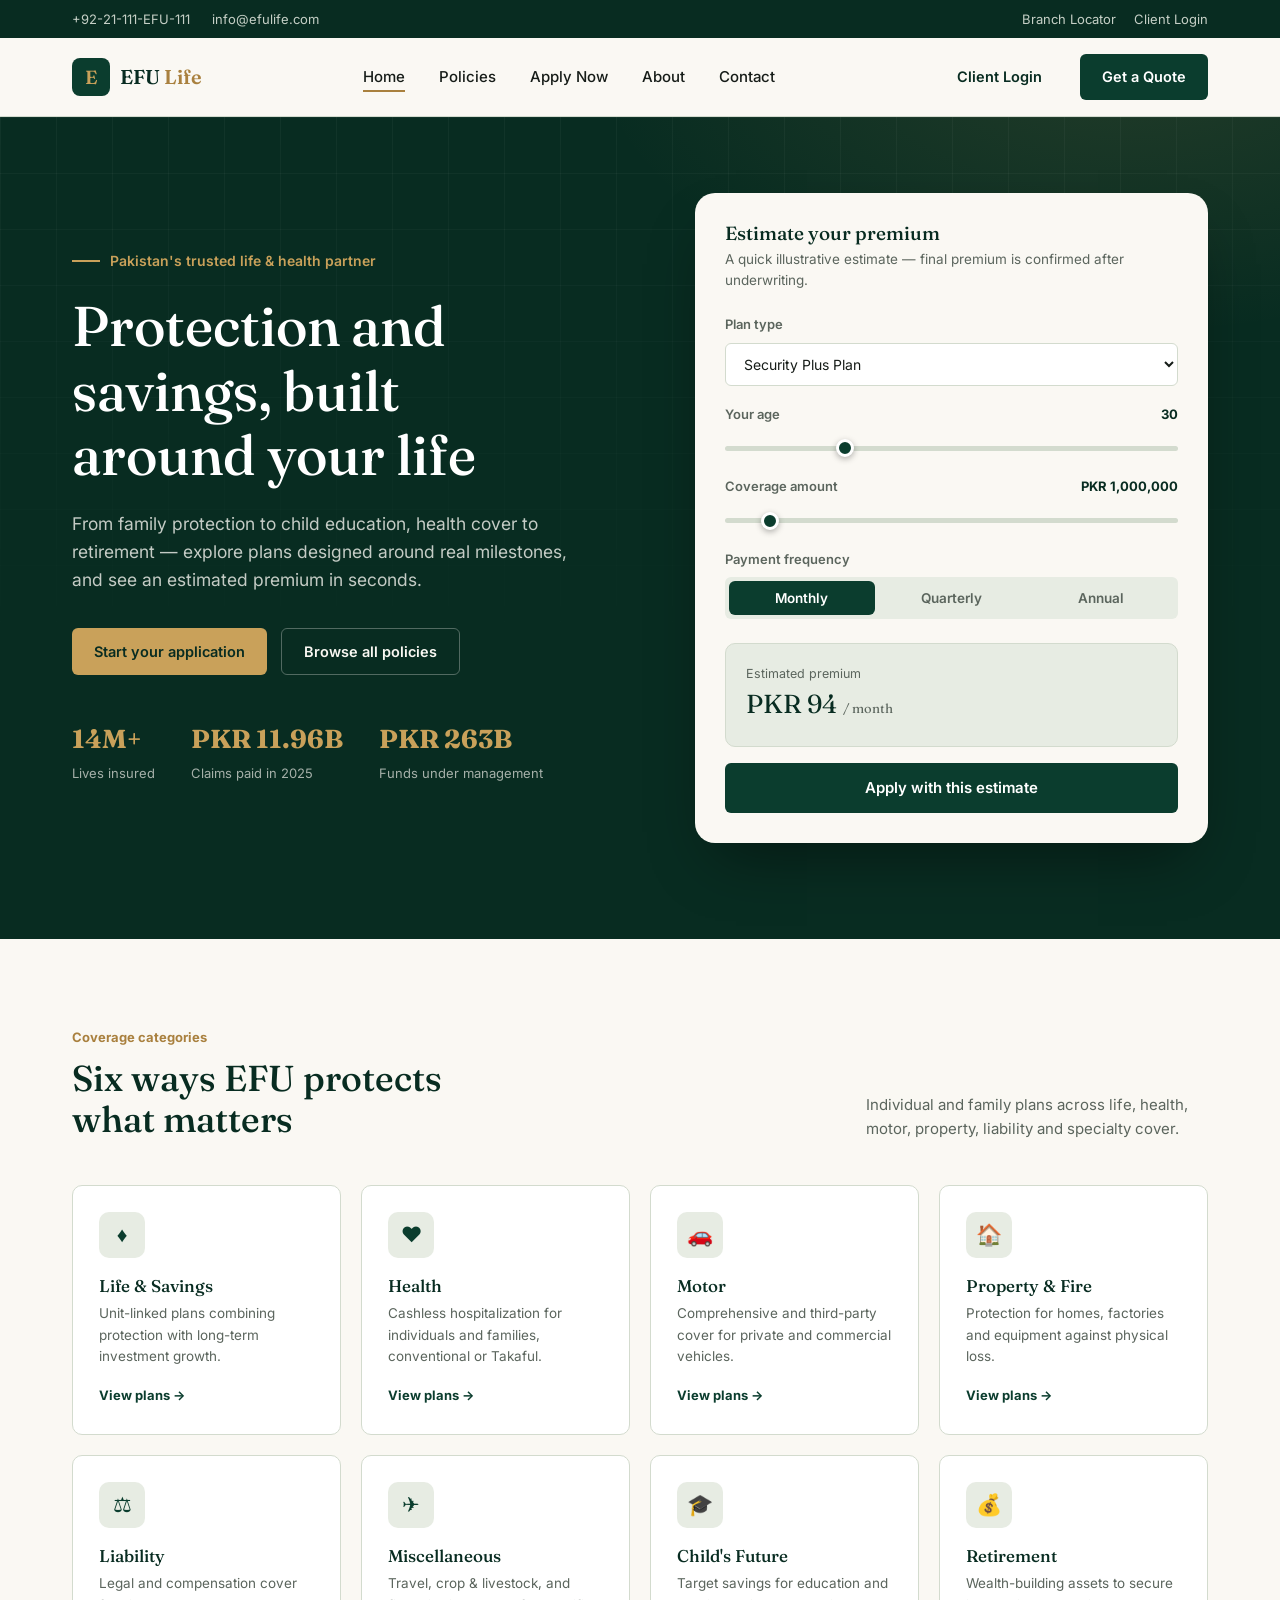
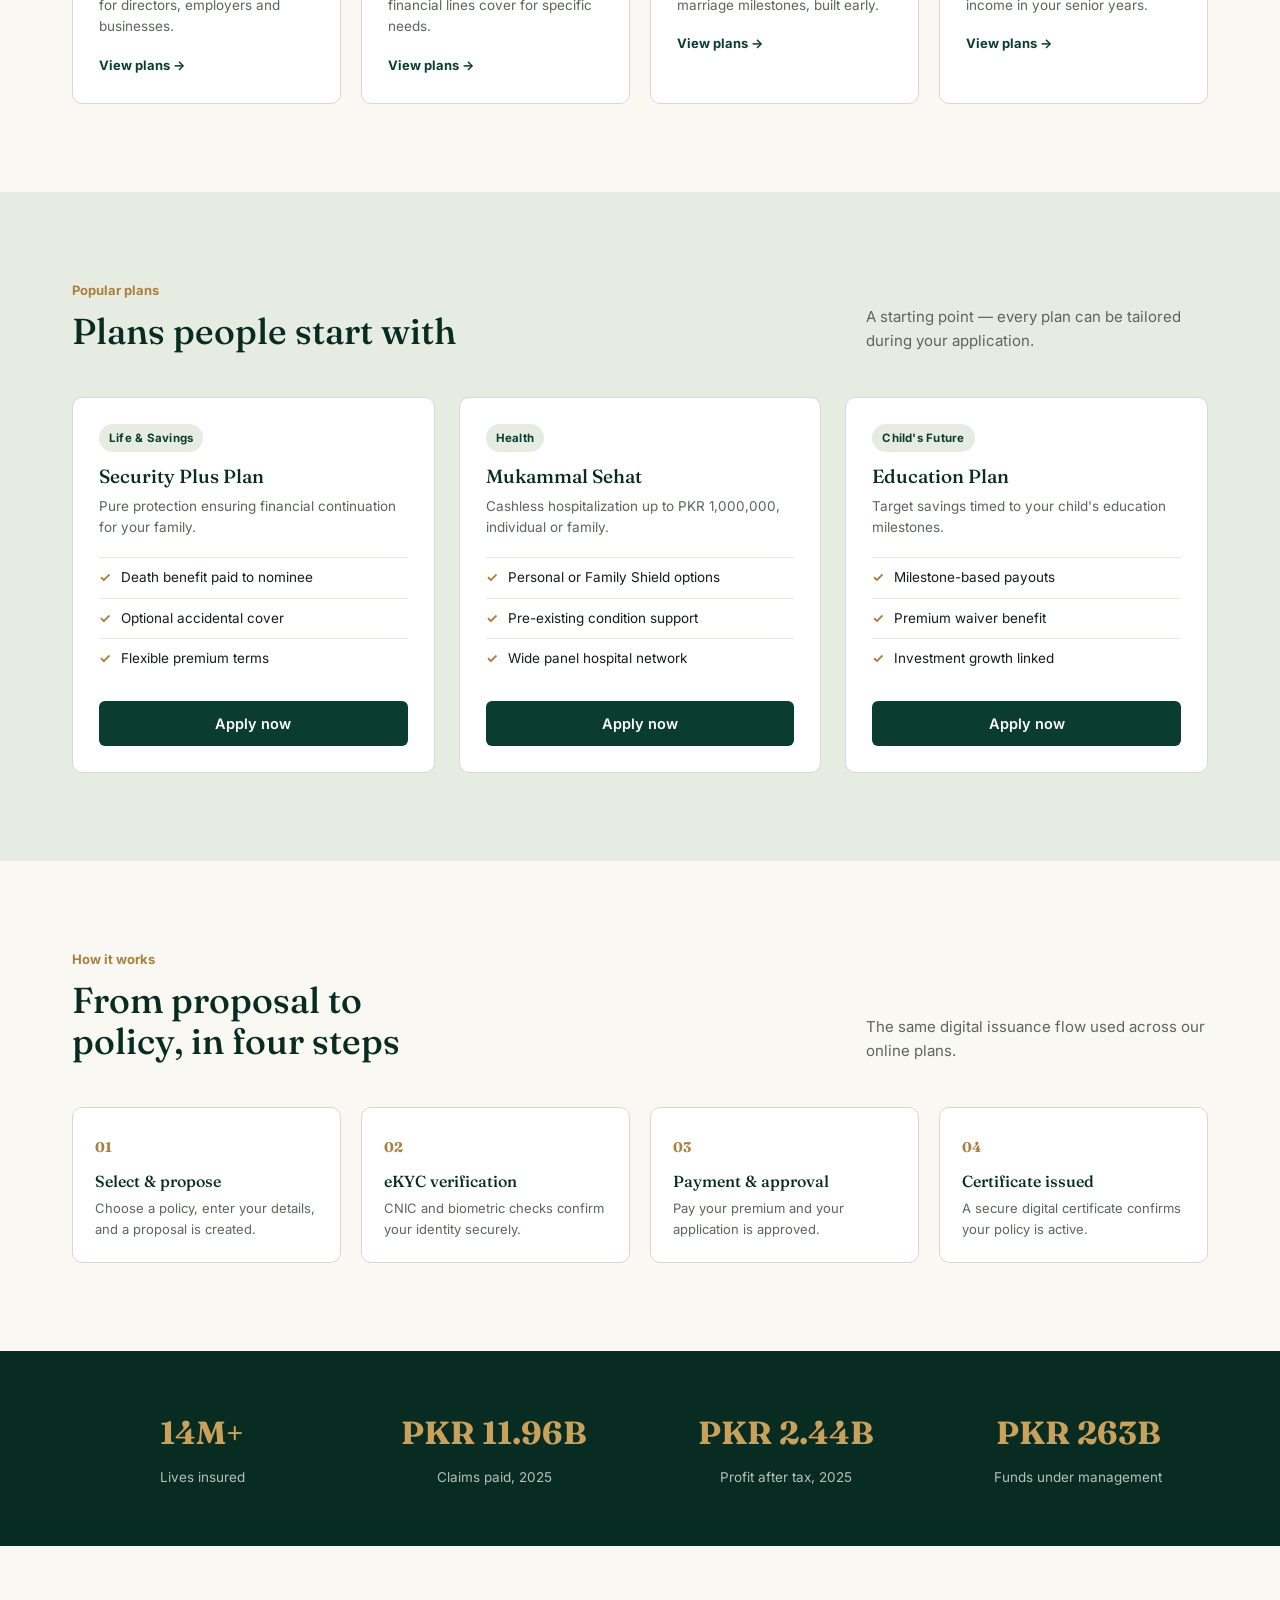
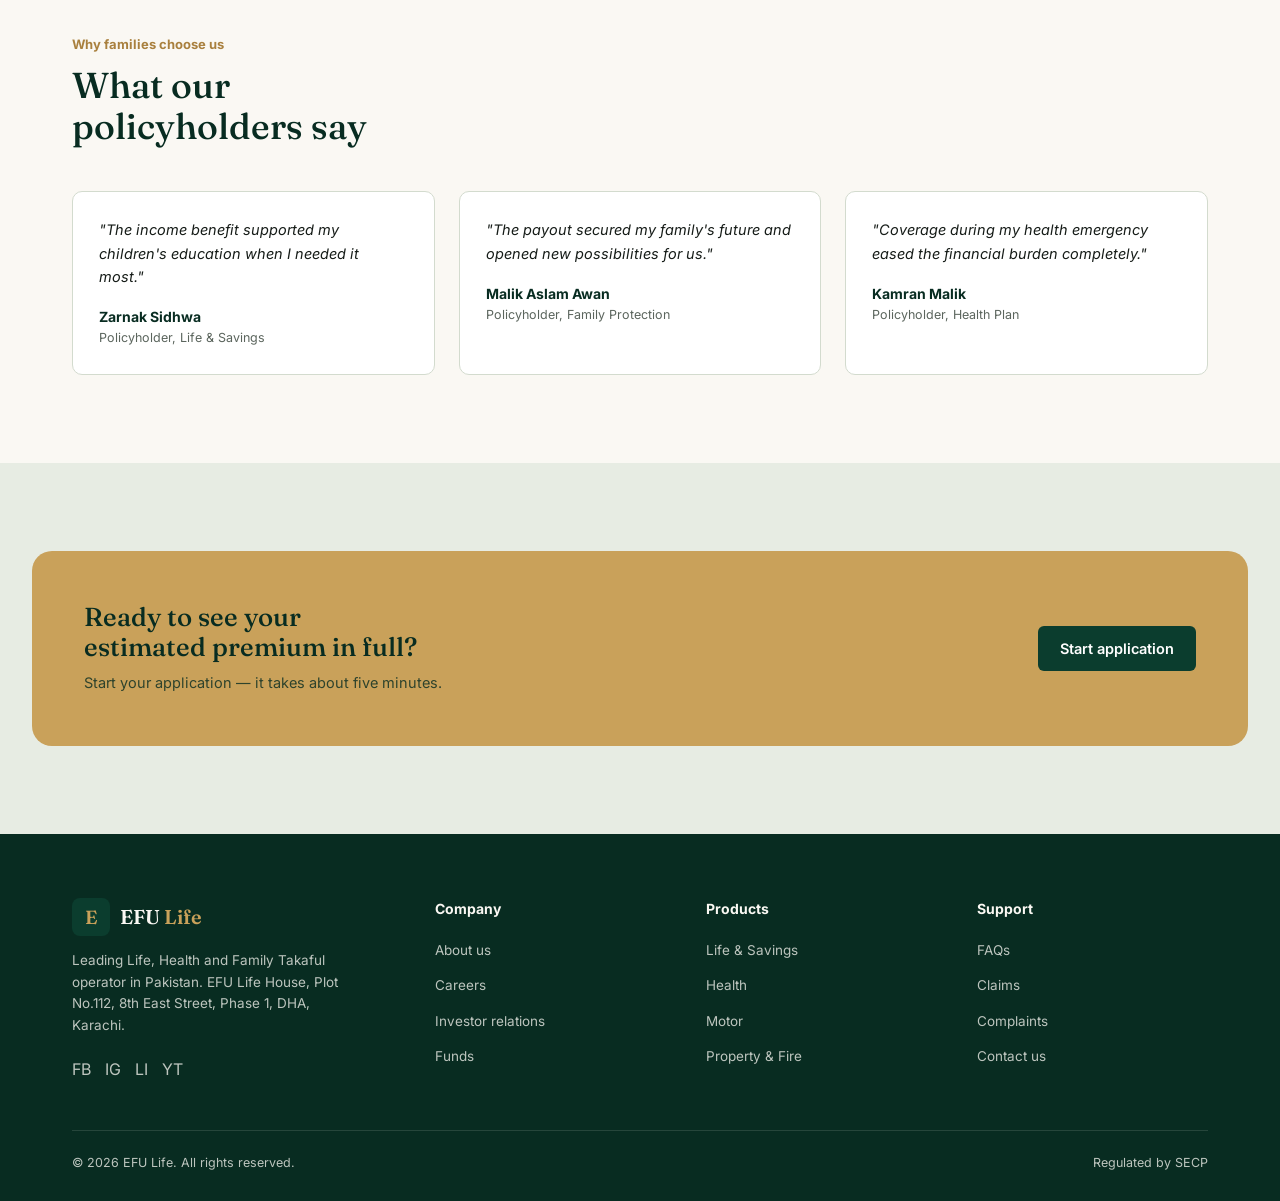
==== index.html @ 7d28ec52 "updated" ====
<!DOCTYPE html>
<html lang="en">
<head>
<meta charset="UTF-8">
<meta name="viewport" content="width=device-width, initial-scale=1.0">
<title>EFU Life Portal — Life, Health &amp; Savings Insurance in Pakistan</title>
<link rel="stylesheet" href="../css/style.css">
</head>
<body>

<div class="util-bar">
  <div class="wrap">
    <div class="util-left">
      <a href="tel:+9221111338111">+92-21-111-EFU-111</a>
      <a href="mailto:info@efulife.com">info@efulife.com</a>
    </div>
    <div class="util-right">
      <a href="#">Branch Locator</a>
      <a href="#">Client Login</a>
    </div>
  </div>
</div>

<nav class="nav">
  <div class="wrap">
    <a href="index.html" class="brand">
      <span class="brand-mark">E</span>
      <span class="brand-name">EFU <span>Life</span></span>
    </a>
    <ul class="nav-links">
      <li><a href="index.html" class="active">Home</a></li>
      <li><a href="policies.html">Policies</a></li>
      <li><a href="apply.html">Apply Now</a></li>
      <li><a href="index.html#about">About</a></li>
      <li><a href="index.html#contact">Contact</a></li>
    </ul>
    <div class="nav-cta">
      <a href="apply.html" class="btn btn-ghost">Client Login</a>
      <a href="apply.html" class="btn btn-primary">Get a Quote</a>
    </div>
    <button class="hamburger" aria-label="Menu">&#9776;</button>
  </div>
</nav>

<header class="hero">
  <div class="wrap">
    <div class="hero-copy">
      <div class="eyebrow-line"><span class="rule"></span> Pakistan's trusted life &amp; health partner</div>
      <h1>Protection and savings, built around your life</h1>
      <p class="hero-sub">From family protection to child education, health cover to retirement — explore plans designed around real milestones, and see an estimated premium in seconds.</p>
      <div class="hero-actions">
        <a href="apply.html" class="btn btn-gold">Start your application</a>
        <a href="policies.html" class="btn" style="color:var(--cream);border:1px solid rgba(250,248,243,.3);padding:11px 22px;border-radius:6px;">Browse all policies</a>
      </div>
      <div class="hero-stats">
        <div class="hstat"><b>14M+</b><span>Lives insured</span></div>
        <div class="hstat"><b>PKR 11.96B</b><span>Claims paid in 2025</span></div>
        <div class="hstat"><b>PKR 263B</b><span>Funds under management</span></div>
      </div>
    </div>

    <div class="calc-card">
      <h3>Estimate your premium</h3>
      <p class="calc-sub">A quick illustrative estimate — final premium is confirmed after underwriting.</p>

      <div class="field">
        <label>Plan type</label>
        <select id="calc-plan">
          <option value="Security Plus Plan">Security Plus Plan</option>
          <option value="Mukammal Sehat">Mukammal Sehat</option>
          <option value="Education Plan">Education Plan</option>
          <option value="Prosperity for Life Plan">Prosperity for Life Plan</option>
          <option value="Capital Growth Plan">Capital Growth Plan</option>
          <option value="Executive Pension Plus Plan">Executive Pension Plus Plan</option>
        </select>
      </div>

      <div class="field">
        <label>Your age <b id="calc-age-out">30</b></label>
        <input type="range" id="calc-age" min="18" max="65" value="30">
      </div>

      <div class="field">
        <label>Coverage amount <b id="calc-cover-out">PKR 1,000,000</b></label>
        <input type="range" id="calc-cover" min="200000" max="10000000" step="100000" value="1000000">
      </div>

      <div class="field">
        <label>Payment frequency</label>
        <div class="seg">
          <button type="button" class="active" data-freq="monthly">Monthly</button>
          <button type="button" data-freq="quarterly">Quarterly</button>
          <button type="button" data-freq="annual">Annual</button>
        </div>
      </div>

      <div class="calc-result">
        <div>
          <div class="r-label">Estimated premium</div>
          <div class="r-amount" id="calc-result-amount">PKR 0</div>
        </div>
      </div>

      <a href="apply.html" id="calc-apply-link" class="btn btn-primary">Apply with this estimate</a>
    </div>
  </div>
</header>

<section class="section" id="categories">
  <div class="wrap">
    <div class="section-head reveal">
      <div>
        <span class="eyebrow">Coverage categories</span>
        <h2>Six ways EFU protects what matters</h2>
      </div>
      <p>Individual and family plans across life, health, motor, property, liability and specialty cover.</p>
    </div>

    <div class="cat-rail">
      <div class="cat-card reveal">
        <div class="cat-icon">&#9830;</div>
        <h4>Life &amp; Savings</h4>
        <p>Unit-linked plans combining protection with long-term investment growth.</p>
        <a href="policies.html#life-savings" class="cat-link">View plans &rarr;</a>
      </div>
      <div class="cat-card reveal">
        <div class="cat-icon">&#10084;</div>
        <h4>Health</h4>
        <p>Cashless hospitalization for individuals and families, conventional or Takaful.</p>
        <a href="policies.html#health" class="cat-link">View plans &rarr;</a>
      </div>
      <div class="cat-card reveal">
        <div class="cat-icon">&#128663;</div>
        <h4>Motor</h4>
        <p>Comprehensive and third-party cover for private and commercial vehicles.</p>
        <a href="policies.html#motor" class="cat-link">View plans &rarr;</a>
      </div>
      <div class="cat-card reveal">
        <div class="cat-icon">&#127968;</div>
        <h4>Property &amp; Fire</h4>
        <p>Protection for homes, factories and equipment against physical loss.</p>
        <a href="policies.html#property" class="cat-link">View plans &rarr;</a>
      </div>
      <div class="cat-card reveal">
        <div class="cat-icon">&#9878;</div>
        <h4>Liability</h4>
        <p>Legal and compensation cover for directors, employers and businesses.</p>
        <a href="policies.html#liability" class="cat-link">View plans &rarr;</a>
      </div>
      <div class="cat-card reveal">
        <div class="cat-icon">&#9992;</div>
        <h4>Miscellaneous</h4>
        <p>Travel, crop &amp; livestock, and financial lines cover for specific needs.</p>
        <a href="policies.html#misc" class="cat-link">View plans &rarr;</a>
      </div>
      <div class="cat-card reveal">
        <div class="cat-icon">&#127891;</div>
        <h4>Child's Future</h4>
        <p>Target savings for education and marriage milestones, built early.</p>
        <a href="policies.html#child" class="cat-link">View plans &rarr;</a>
      </div>
      <div class="cat-card reveal">
        <div class="cat-icon">&#128176;</div>
        <h4>Retirement</h4>
        <p>Wealth-building assets to secure income in your senior years.</p>
        <a href="policies.html#retirement" class="cat-link">View plans &rarr;</a>
      </div>
    </div>
  </div>
</section>

<section class="section section-alt">
  <div class="wrap">
    <div class="section-head reveal">
      <div>
        <span class="eyebrow">Popular plans</span>
        <h2>Plans people start with</h2>
      </div>
      <p>A starting point — every plan can be tailored during your application.</p>
    </div>

    <div class="plans-grid">
      <div class="plan-card reveal">
        <div class="plan-top">
          <span class="plan-tag">Life &amp; Savings</span>
          <h4>Security Plus Plan</h4>
          <p class="plan-desc">Pure protection ensuring financial continuation for your family.</p>
        </div>
        <ul class="plan-feats">
          <li>Death benefit paid to nominee</li>
          <li>Optional accidental cover</li>
          <li>Flexible premium terms</li>
        </ul>
        <div class="plan-bottom"><a href="apply.html" class="btn btn-primary">Apply now</a></div>
      </div>

      <div class="plan-card reveal">
        <div class="plan-top">
          <span class="plan-tag">Health</span>
          <h4>Mukammal Sehat</h4>
          <p class="plan-desc">Cashless hospitalization up to PKR 1,000,000, individual or family.</p>
        </div>
        <ul class="plan-feats">
          <li>Personal or Family Shield options</li>
          <li>Pre-existing condition support</li>
          <li>Wide panel hospital network</li>
        </ul>
        <div class="plan-bottom"><a href="apply.html" class="btn btn-primary">Apply now</a></div>
      </div>

      <div class="plan-card reveal">
        <div class="plan-top">
          <span class="plan-tag">Child's Future</span>
          <h4>Education Plan</h4>
          <p class="plan-desc">Target savings timed to your child's education milestones.</p>
        </div>
        <ul class="plan-feats">
          <li>Milestone-based payouts</li>
          <li>Premium waiver benefit</li>
          <li>Investment growth linked</li>
        </ul>
        <div class="plan-bottom"><a href="apply.html" class="btn btn-primary">Apply now</a></div>
      </div>
    </div>
  </div>
</section>

<section class="section" id="process">
  <div class="wrap">
    <div class="section-head reveal">
      <div>
        <span class="eyebrow">How it works</span>
        <h2>From proposal to policy, in four steps</h2>
      </div>
      <p>The same digital issuance flow used across our online plans.</p>
    </div>
    <div class="flow">
      <div class="flow-step reveal">
        <div class="flow-num">01</div>
        <h4>Select &amp; propose</h4>
        <p>Choose a policy, enter your details, and a proposal is created.</p>
      </div>
      <div class="flow-step reveal">
        <div class="flow-num">02</div>
        <h4>eKYC verification</h4>
        <p>CNIC and biometric checks confirm your identity securely.</p>
      </div>
      <div class="flow-step reveal">
        <div class="flow-num">03</div>
        <h4>Payment &amp; approval</h4>
        <p>Pay your premium and your application is approved.</p>
      </div>
      <div class="flow-step reveal">
        <div class="flow-num">04</div>
        <h4>Certificate issued</h4>
        <p>A secure digital certificate confirms your policy is active.</p>
      </div>
    </div>
  </div>
</section>

<section class="trust-strip">
  <div class="wrap">
    <div class="trust-grid">
      <div class="reveal"><b>14M+</b><span>Lives insured</span></div>
      <div class="reveal"><b>PKR 11.96B</b><span>Claims paid, 2025</span></div>
      <div class="reveal"><b>PKR 2.44B</b><span>Profit after tax, 2025</span></div>
      <div class="reveal"><b>PKR 263B</b><span>Funds under management</span></div>
    </div>
  </div>
</section>

<section class="section" id="about">
  <div class="wrap">
    <div class="section-head reveal">
      <div>
        <span class="eyebrow">Why families choose us</span>
        <h2>What our policyholders say</h2>
      </div>
    </div>
    <div class="testi-grid">
      <div class="testi-card reveal">
        <p class="testi-quote">"The income benefit supported my children's education when I needed it most."</p>
        <div class="testi-name">Zarnak Sidhwa</div>
        <div class="testi-role">Policyholder, Life &amp; Savings</div>
      </div>
      <div class="testi-card reveal">
        <p class="testi-quote">"The payout secured my family's future and opened new possibilities for us."</p>
        <div class="testi-name">Malik Aslam Awan</div>
        <div class="testi-role">Policyholder, Family Protection</div>
      </div>
      <div class="testi-card reveal">
        <p class="testi-quote">"Coverage during my health emergency eased the financial burden completely."</p>
        <div class="testi-name">Kamran Malik</div>
        <div class="testi-role">Policyholder, Health Plan</div>
      </div>
    </div>
  </div>
</section>

<section class="section section-alt" id="contact">
  <div class="cta-band reveal">
    <div>
      <h3>Ready to see your estimated premium in full?</h3>
      <p>Start your application — it takes about five minutes.</p>
    </div>
    <a href="apply.html" class="btn btn-primary">Start application</a>
  </div>
</section>

<footer>
  <div class="wrap">
    <div class="foot-grid">
      <div class="foot-brand">
        <a href="index.html" class="brand">
          <span class="brand-mark">E</span>
          <span class="brand-name" style="color:var(--cream);">EFU <span style="color:var(--gold);">Life</span></span>
        </a>
        <p>Leading Life, Health and Family Takaful operator in Pakistan. EFU Life House, Plot No.112, 8th East Street, Phase 1, DHA, Karachi.</p>
        <div class="foot-social">
          <a href="#">FB</a><a href="#">IG</a><a href="#">LI</a><a href="#">YT</a>
        </div>
      </div>
      <div class="foot-col">
        <h5>Company</h5>
        <ul>
          <li><a href="#">About us</a></li>
          <li><a href="#">Careers</a></li>
          <li><a href="#">Investor relations</a></li>
          <li><a href="#">Funds</a></li>
        </ul>
      </div>
      <div class="foot-col">
        <h5>Products</h5>
        <ul>
          <li><a href="policies.html">Life &amp; Savings</a></li>
          <li><a href="policies.html">Health</a></li>
          <li><a href="policies.html">Motor</a></li>
          <li><a href="policies.html">Property &amp; Fire</a></li>
        </ul>
      </div>
      <div class="foot-col">
        <h5>Support</h5>
        <ul>
          <li><a href="#">FAQs</a></li>
          <li><a href="#">Claims</a></li>
          <li><a href="#">Complaints</a></li>
          <li><a href="#">Contact us</a></li>
        </ul>
      </div>
    </div>
    <div class="foot-bottom">
      <span>&copy; 2026 EFU Life. All rights reserved.</span>
      <span>Regulated by SECP</span>
    </div>
  </div>
</footer>

<script src="../js/main.js"></script>
<script src="../js/calculator.js"></script>
</body>
</html>
---- css/style.css ----
/* ================= EFU Portal — Design System ================= */
@import url('https://fonts.googleapis.com/css2?family=Fraunces:opsz,wght@9..144,400;9..144,500;9..144,600;9..144,700&family=Inter:wght@400;500;600;700&display=swap');

:root{
  --ink:#161C18;
  --emerald:#0B3D2E;
  --emerald-deep:#082C21;
  --gold:#C9A15A;
  --gold-deep:#A9803E;
  --cream:#FAF8F3;
  --sage:#E7ECE3;
  --sage-line:#D3DBCE;
  --white:#FFFFFF;
  --gray-600:#5B655D;
  --gray-500:#7C867E;
  --radius-sm:6px;
  --radius-md:10px;
  --radius-lg:20px;
  --maxw:1200px;
  --serif:'Fraunces', Georgia, serif;
  --sans:'Inter', -apple-system, sans-serif;
}

*{margin:0;padding:0;box-sizing:border-box;}

html{scroll-behavior:smooth;}

body{
  font-family:var(--sans);
  color:var(--ink);
  background:var(--cream);
  line-height:1.6;
  -webkit-font-smoothing:antialiased;
}

a{color:inherit;text-decoration:none;}
ul{list-style:none;}
img{max-width:100%;display:block;}
button{font-family:inherit;cursor:pointer;border:none;background:none;}

.wrap{max-width:var(--maxw);margin:0 auto;padding:0 32px;}

:focus-visible{outline:2px solid var(--gold-deep);outline-offset:3px;}

h1,h2,h3,h4{font-family:var(--serif);font-weight:500;line-height:1.15;color:var(--emerald-deep);}

/* ---------- Top utility bar ---------- */
.util-bar{
  background:var(--emerald-deep);
  color:var(--sage);
  font-size:13px;
}
.util-bar .wrap{
  display:flex;justify-content:space-between;align-items:center;
  height:38px;
}
.util-bar a{opacity:.85;transition:opacity .15s;}
.util-bar a:hover{opacity:1;}
.util-left{display:flex;gap:22px;}
.util-right{display:flex;gap:18px;}

/* ---------- Nav ---------- */
.nav{
  background:var(--cream);
  border-bottom:1px solid var(--sage-line);
  position:sticky;top:0;z-index:100;
}
.nav .wrap{
  display:flex;align-items:center;justify-content:space-between;
  height:78px;
}
.brand{display:flex;align-items:center;gap:10px;}
.brand-mark{
  width:38px;height:38px;border-radius:8px;
  background:var(--emerald);
  display:flex;align-items:center;justify-content:center;
  color:var(--gold);font-family:var(--serif);font-weight:600;font-size:19px;
}
.brand-name{font-family:var(--serif);font-size:20px;font-weight:600;color:var(--emerald-deep);}
.brand-name span{color:var(--gold-deep);}

.nav-links{display:flex;gap:34px;}
.nav-links a{
  font-size:15px;font-weight:500;color:var(--ink);
  position:relative;padding:4px 0;
}
.nav-links a::after{
  content:'';position:absolute;left:0;bottom:-2px;width:0;height:2px;
  background:var(--gold-deep);transition:width .2s ease;
}
.nav-links a:hover::after,.nav-links a.active::after{width:100%;}

.nav-cta{display:flex;align-items:center;gap:16px;}
.btn{
  display:inline-flex;align-items:center;justify-content:center;gap:8px;
  padding:11px 22px;border-radius:var(--radius-sm);
  font-size:14.5px;font-weight:600;
  transition:transform .15s ease, box-shadow .15s ease, background .15s ease;
}
.btn-primary{background:var(--emerald);color:var(--white);}
.btn-primary:hover{background:var(--emerald-deep);box-shadow:0 6px 18px rgba(11,61,46,.28);transform:translateY(-1px);}
.btn-ghost{color:var(--emerald-deep);font-weight:600;}
.btn-gold{background:var(--gold);color:var(--emerald-deep);}
.btn-gold:hover{background:var(--gold-deep);color:var(--white);}

.hamburger{display:none;}

/* ---------- Hero ---------- */
.hero{
  background:
    radial-gradient(900px 500px at 88% -10%, rgba(201,161,90,.14), transparent 60%),
    var(--emerald-deep);
  color:var(--cream);
  padding:76px 0 96px;
  position:relative;
  overflow:hidden;
}
.hero::before{
  content:'';position:absolute;inset:0;
  background-image:
    linear-gradient(rgba(255,255,255,.04) 1px, transparent 1px),
    linear-gradient(90deg, rgba(255,255,255,.04) 1px, transparent 1px);
  background-size:56px 56px;
  mask-image:linear-gradient(180deg, black, transparent 70%);
  pointer-events:none;
}
.hero .wrap{
  display:grid;grid-template-columns:1.05fr .95fr;
  gap:56px;align-items:center;position:relative;
}
.eyebrow-line{
  display:flex;align-items:center;gap:10px;
  color:var(--gold);font-size:14px;font-weight:600;margin-bottom:22px;
}
.eyebrow-line .rule{width:28px;height:1.5px;background:var(--gold);}
.hero h1{
  font-size:clamp(34px,4.6vw,56px);
  color:var(--white);
  max-width:14ch;
  margin-bottom:22px;
}
.hero-sub{
  font-size:17.5px;color:rgba(250,248,243,.78);
  max-width:46ch;margin-bottom:34px;
}
.hero-actions{display:flex;gap:14px;margin-bottom:44px;}
.hero-stats{display:flex;gap:36px;flex-wrap:wrap;}
.hstat b{display:block;font-family:var(--serif);font-size:26px;color:var(--gold);}
.hstat span{font-size:13px;color:rgba(250,248,243,.65);}

/* ---------- Calculator card (signature element) ---------- */
.calc-card{
  background:var(--cream);
  border-radius:var(--radius-lg);
  padding:30px;
  box-shadow:0 30px 60px -20px rgba(0,0,0,.45);
  color:var(--ink);
}
.calc-card h3{font-size:19px;margin-bottom:4px;color:var(--emerald-deep);}
.calc-card .calc-sub{font-size:13.5px;color:var(--gray-600);margin-bottom:22px;}

.field{margin-bottom:18px;}
.field label{
  display:flex;justify-content:space-between;
  font-size:13px;font-weight:600;color:var(--gray-600);margin-bottom:8px;
}
.field label b{color:var(--emerald-deep);font-weight:700;}

.seg{
  display:flex;background:var(--sage);border-radius:var(--radius-sm);padding:4px;gap:4px;
}
.seg button{
  flex:1;padding:9px 0;border-radius:6px;font-size:13.5px;font-weight:600;
  color:var(--gray-600);transition:all .15s ease;
}
.seg button.active{background:var(--emerald);color:var(--white);}

input[type="range"]{
  width:100%;height:5px;border-radius:4px;
  background:var(--sage-line);appearance:none;-webkit-appearance:none;
}
input[type="range"]::-webkit-slider-thumb{
  appearance:none;-webkit-appearance:none;
  width:18px;height:18px;border-radius:50%;
  background:var(--emerald);border:3px solid var(--white);
  box-shadow:0 2px 6px rgba(0,0,0,.3);cursor:pointer;
}
input[type="range"]::-moz-range-thumb{
  width:18px;height:18px;border-radius:50%;
  background:var(--emerald);border:3px solid var(--white);cursor:pointer;
}

select{
  width:100%;padding:11px 14px;border-radius:var(--radius-sm);
  border:1px solid var(--sage-line);background:var(--white);
  font-size:14px;font-family:inherit;color:var(--ink);
}

.calc-result{
  margin-top:24px;padding:20px;border-radius:var(--radius-md);
  background:var(--sage);border:1px solid var(--sage-line);
  display:flex;justify-content:space-between;align-items:center;
}
.calc-result .r-label{font-size:12.5px;color:var(--gray-600);}
.calc-result .r-amount{font-family:var(--serif);font-size:26px;color:var(--emerald-deep);}
.calc-result .r-amount small{font-size:13px;font-weight:400;color:var(--gray-600);}

.calc-card .btn-primary{width:100%;margin-top:16px;padding:13px 0;font-size:15px;}

/* ---------- Section shell ---------- */
.section{padding:88px 0;}
.section-alt{background:var(--sage);}
.section-head{
  display:flex;justify-content:space-between;align-items:flex-end;
  margin-bottom:44px;gap:24px;
}
.section-head h2{font-size:clamp(26px,3vw,36px);max-width:16ch;}
.section-head p{color:var(--gray-600);max-width:38ch;font-size:15px;}
.eyebrow{
  font-size:13px;font-weight:700;color:var(--gold-deep);
  margin-bottom:10px;display:block;
}

/* ---------- Category rail ---------- */
.cat-rail{
  display:grid;grid-template-columns:repeat(4,1fr);gap:20px;
}
.cat-card{
  background:var(--white);border:1px solid var(--sage-line);
  border-radius:var(--radius-md);padding:26px;
  transition:transform .18s ease, box-shadow .18s ease, border-color .18s ease;
}
.cat-card:hover{
  transform:translateY(-4px);
  box-shadow:0 20px 40px -18px rgba(11,61,46,.25);
  border-color:var(--gold);
}
.cat-icon{
  width:46px;height:46px;border-radius:10px;background:var(--sage);
  display:flex;align-items:center;justify-content:center;
  color:var(--emerald);font-size:21px;margin-bottom:18px;
}
.cat-card h4{font-size:17px;margin-bottom:8px;}
.cat-card p{font-size:13.5px;color:var(--gray-600);margin-bottom:14px;}
.cat-card .cat-link{
  font-size:13px;font-weight:700;color:var(--emerald);
  display:inline-flex;align-items:center;gap:6px;
}

/* ---------- Plans grid ---------- */
.plans-grid{
  display:grid;grid-template-columns:repeat(3,1fr);gap:24px;
}
.plan-card{
  background:var(--white);border:1px solid var(--sage-line);
  border-radius:var(--radius-md);overflow:hidden;
  display:flex;flex-direction:column;
}
.plan-top{padding:26px 26px 0;}
.plan-tag{
  display:inline-block;font-size:11.5px;font-weight:700;letter-spacing:.02em;
  color:var(--emerald);background:var(--sage);padding:5px 10px;border-radius:20px;
  margin-bottom:14px;
}
.plan-card h4{font-size:19px;margin-bottom:8px;}
.plan-card .plan-desc{font-size:13.5px;color:var(--gray-600);margin-bottom:18px;}
.plan-feats{padding:0 26px;flex:1;}
.plan-feats li{
  font-size:13.5px;color:var(--ink);padding:9px 0;
  border-top:1px solid var(--sage);
  display:flex;gap:10px;align-items:flex-start;
}
.plan-feats li::before{content:'✓';color:var(--gold-deep);font-weight:700;}
.plan-bottom{padding:22px 26px 26px;}
.plan-bottom .btn{width:100%;}

/* ---------- Process / flow ---------- */
.flow{display:grid;grid-template-columns:repeat(4,1fr);gap:20px;counter-reset:step;}
.flow-step{position:relative;padding:28px 22px 22px;background:var(--white);border-radius:var(--radius-md);border:1px solid var(--sage-line);}
.flow-num{
  font-family:var(--serif);font-size:14px;color:var(--gold-deep);font-weight:700;
  margin-bottom:14px;
}
.flow-step h4{font-size:16px;margin-bottom:8px;}
.flow-step p{font-size:13px;color:var(--gray-600);}
.flow-arrow{
  display:none;
}

/* ---------- Trust / stats strip ---------- */
.trust-strip{
  background:var(--emerald-deep);color:var(--cream);padding:56px 0;
}
.trust-grid{display:grid;grid-template-columns:repeat(4,1fr);gap:32px;text-align:center;}
.trust-grid b{display:block;font-family:var(--serif);font-size:32px;color:var(--gold);margin-bottom:6px;}
.trust-grid span{font-size:13.5px;color:rgba(250,248,243,.72);}

/* ---------- Testimonials ---------- */
.testi-grid{display:grid;grid-template-columns:repeat(3,1fr);gap:24px;}
.testi-card{
  background:var(--white);border:1px solid var(--sage-line);border-radius:var(--radius-md);
  padding:26px;
}
.testi-quote{font-size:14.5px;color:var(--ink);margin-bottom:18px;font-style:italic;}
.testi-name{font-size:14px;font-weight:700;color:var(--emerald-deep);}
.testi-role{font-size:12.5px;color:var(--gray-600);}

/* ---------- CTA band ---------- */
.cta-band{
  background:var(--gold);
  border-radius:var(--radius-lg);
  padding:52px;
  display:flex;justify-content:space-between;align-items:center;gap:32px;
  margin:0 32px;
}
.cta-band h3{font-size:26px;max-width:20ch;}
.cta-band p{font-size:14.5px;color:var(--emerald-deep);opacity:.8;margin-top:8px;}

/* ---------- Footer ---------- */
footer{background:var(--emerald-deep);color:rgba(250,248,243,.75);padding:64px 0 28px;}
.foot-grid{display:grid;grid-template-columns:1.4fr 1fr 1fr 1fr;gap:40px;margin-bottom:48px;}
.foot-brand p{font-size:13.5px;margin:14px 0 20px;max-width:32ch;}
.foot-col h5{color:var(--cream);font-size:14px;margin-bottom:16px;}
.foot-col li{margin-bottom:10px;}
.foot-col a{font-size:13.5px;transition:color .15s;}
.foot-col a:hover{color:var(--gold);}
.foot-bottom{
  border-top:1px solid rgba(250,248,243,.12);padding-top:22px;
  display:flex;justify-content:space-between;font-size:12.5px;
}
.foot-social{display:flex;gap:14px;}

/* ---------- Utility ---------- */
.reveal{opacity:0;transform:translateY(14px);transition:opacity .6s ease, transform .6s ease;}
.reveal.in{opacity:1;transform:none;}

/* ================= Responsive ================= */
@media(max-width:980px){
  .hero .wrap{grid-template-columns:1fr;}
  .cat-rail,.plans-grid,.testi-grid{grid-template-columns:repeat(2,1fr);}
  .flow{grid-template-columns:repeat(2,1fr);}
  .foot-grid{grid-template-columns:1fr 1fr;}
  .trust-grid{grid-template-columns:repeat(2,1fr);gap:28px;}
}
@media(max-width:720px){
  .nav-links{display:none;}
  .hamburger{display:block;font-size:22px;color:var(--emerald-deep);}
  .util-bar{display:none;}
  .cat-rail,.plans-grid,.testi-grid,.flow{grid-template-columns:1fr;}
  .cta-band{flex-direction:column;text-align:center;padding:36px 24px;}
  .foot-grid{grid-template-columns:1fr;}
  .foot-bottom{flex-direction:column;gap:12px;text-align:center;}
  .section{padding:56px 0;}
}
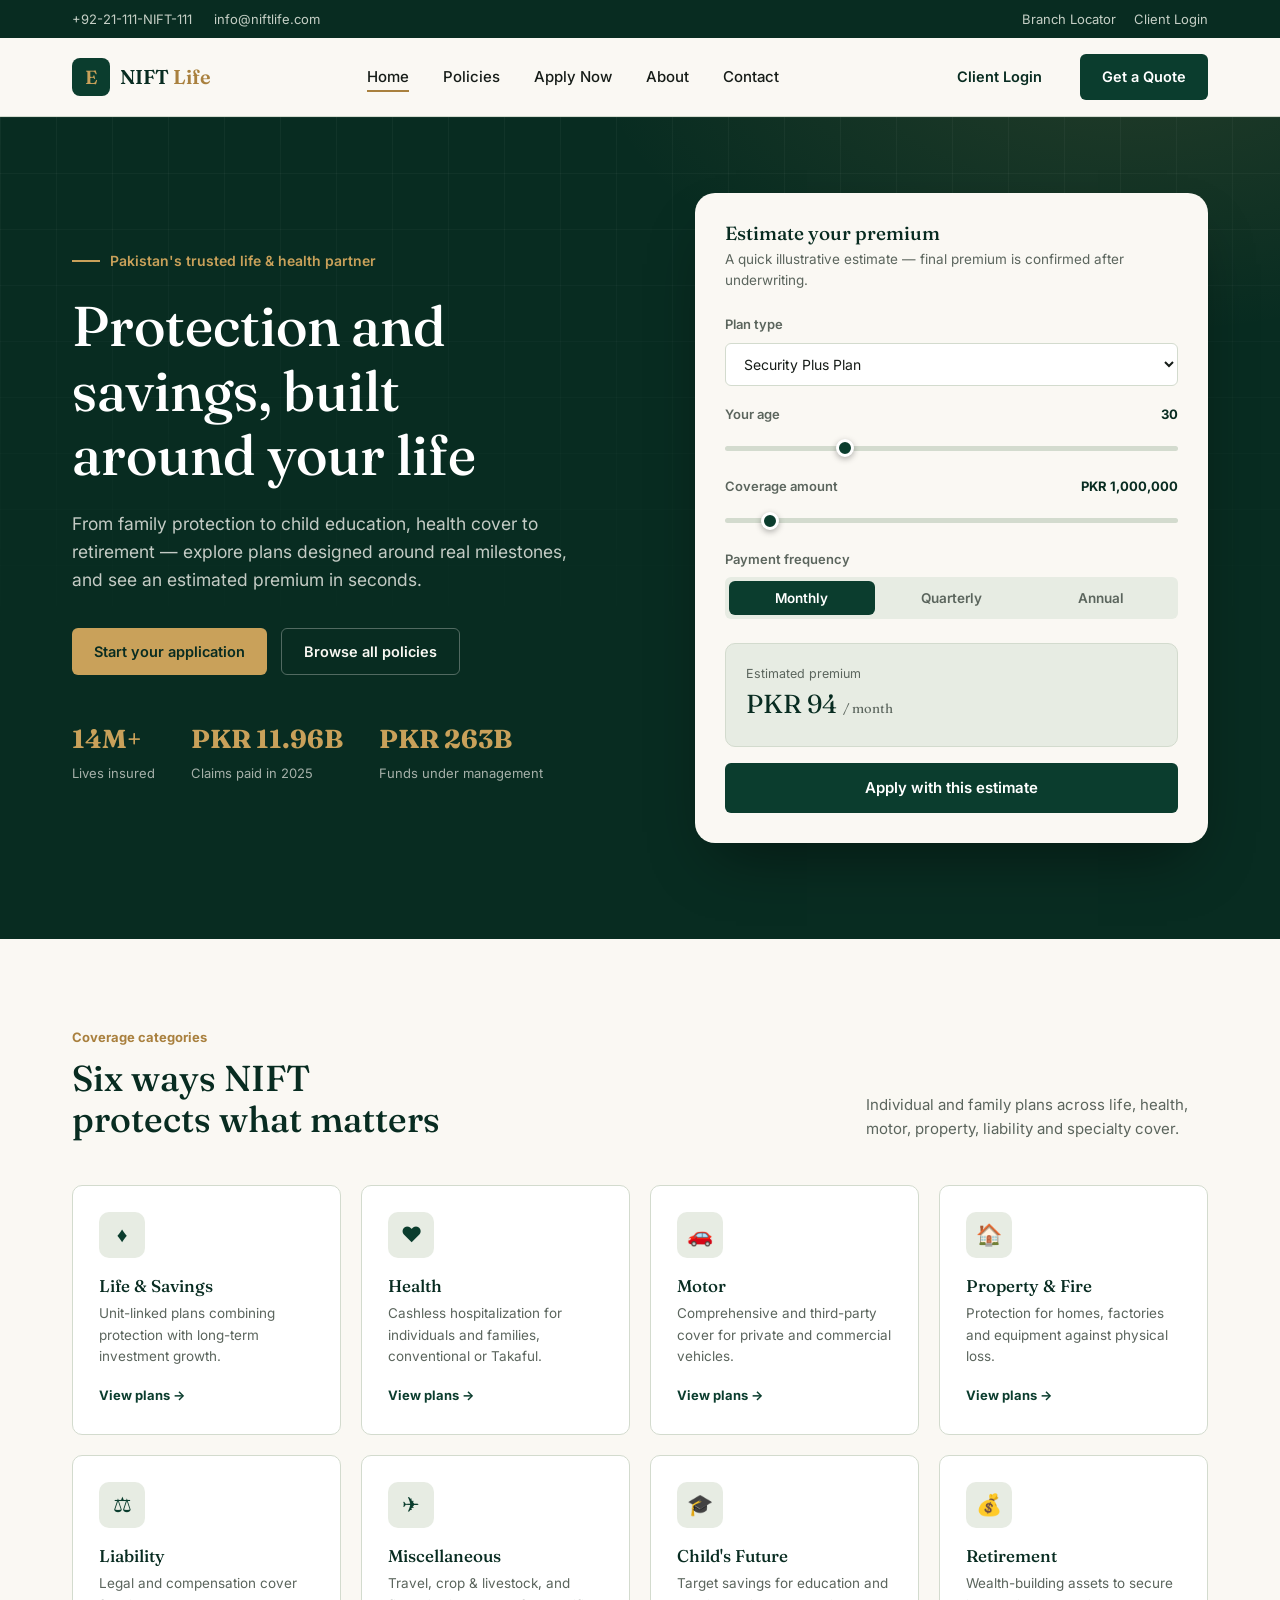
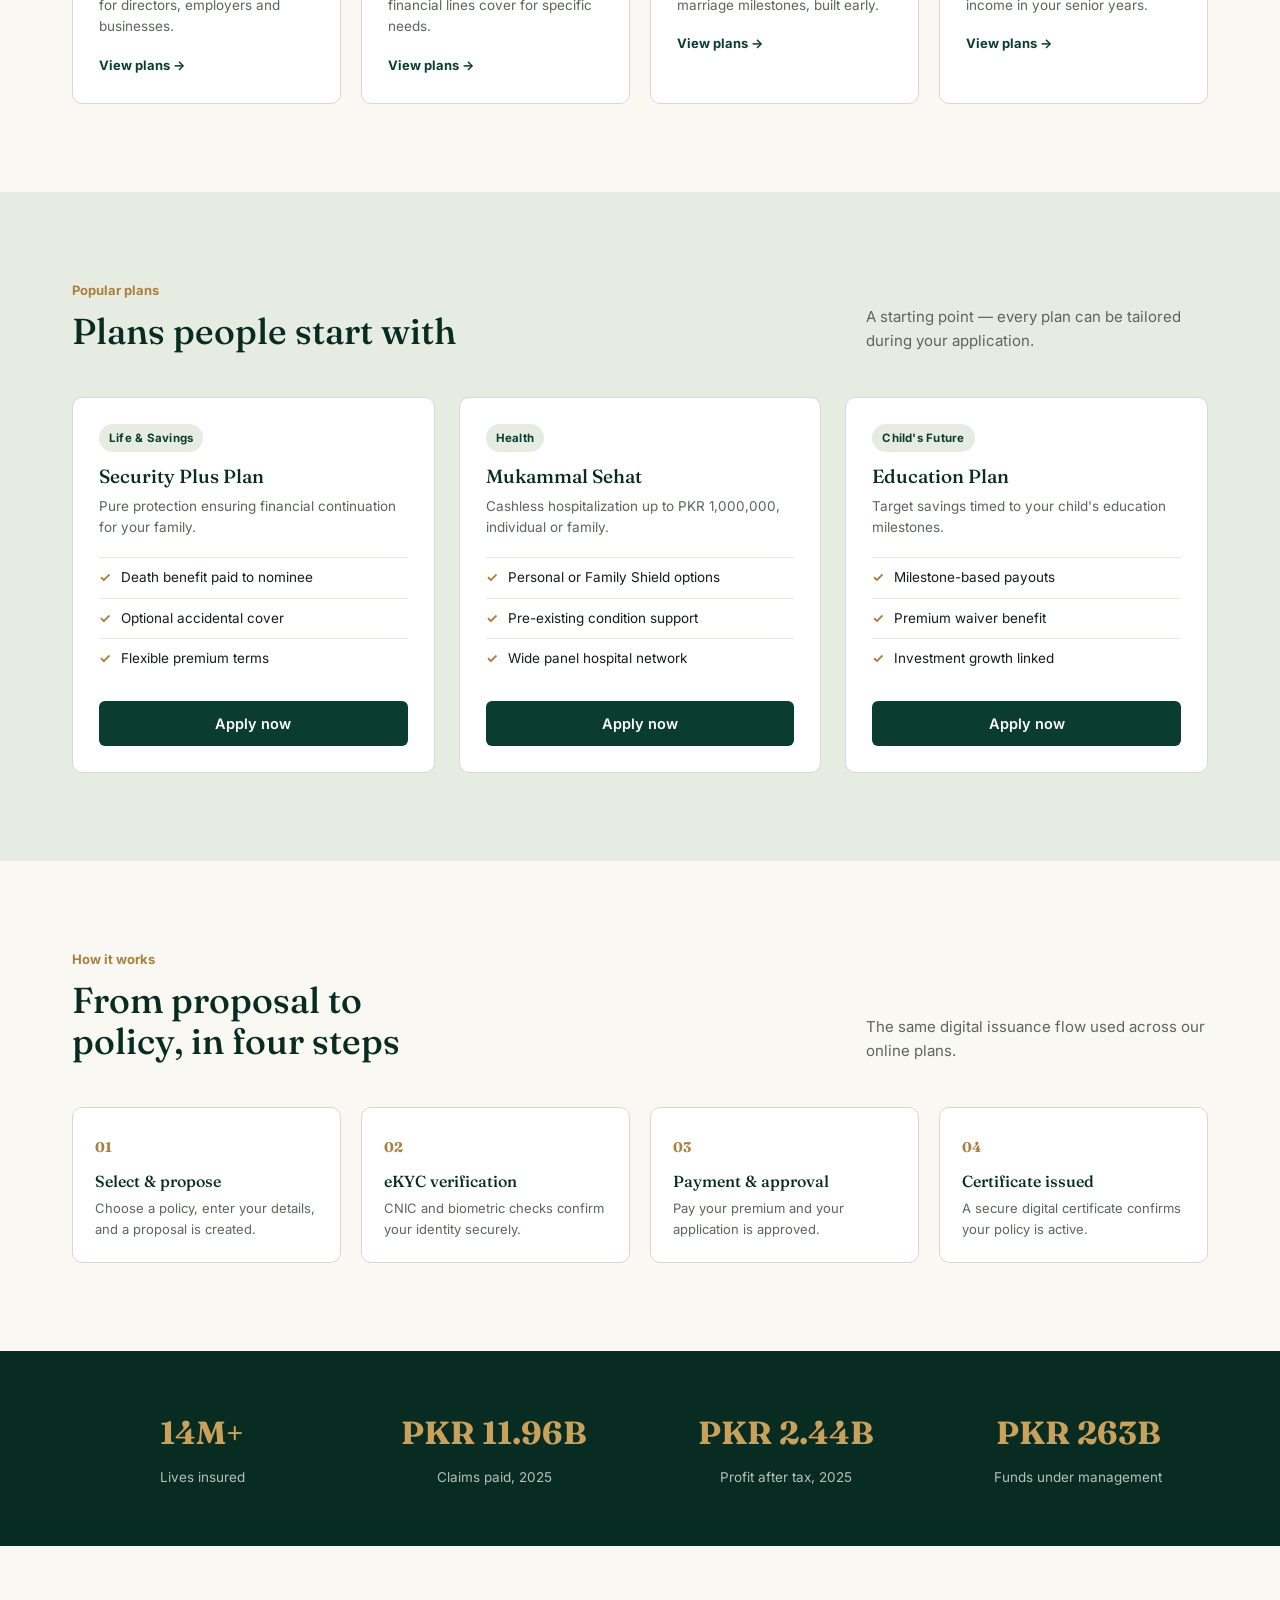
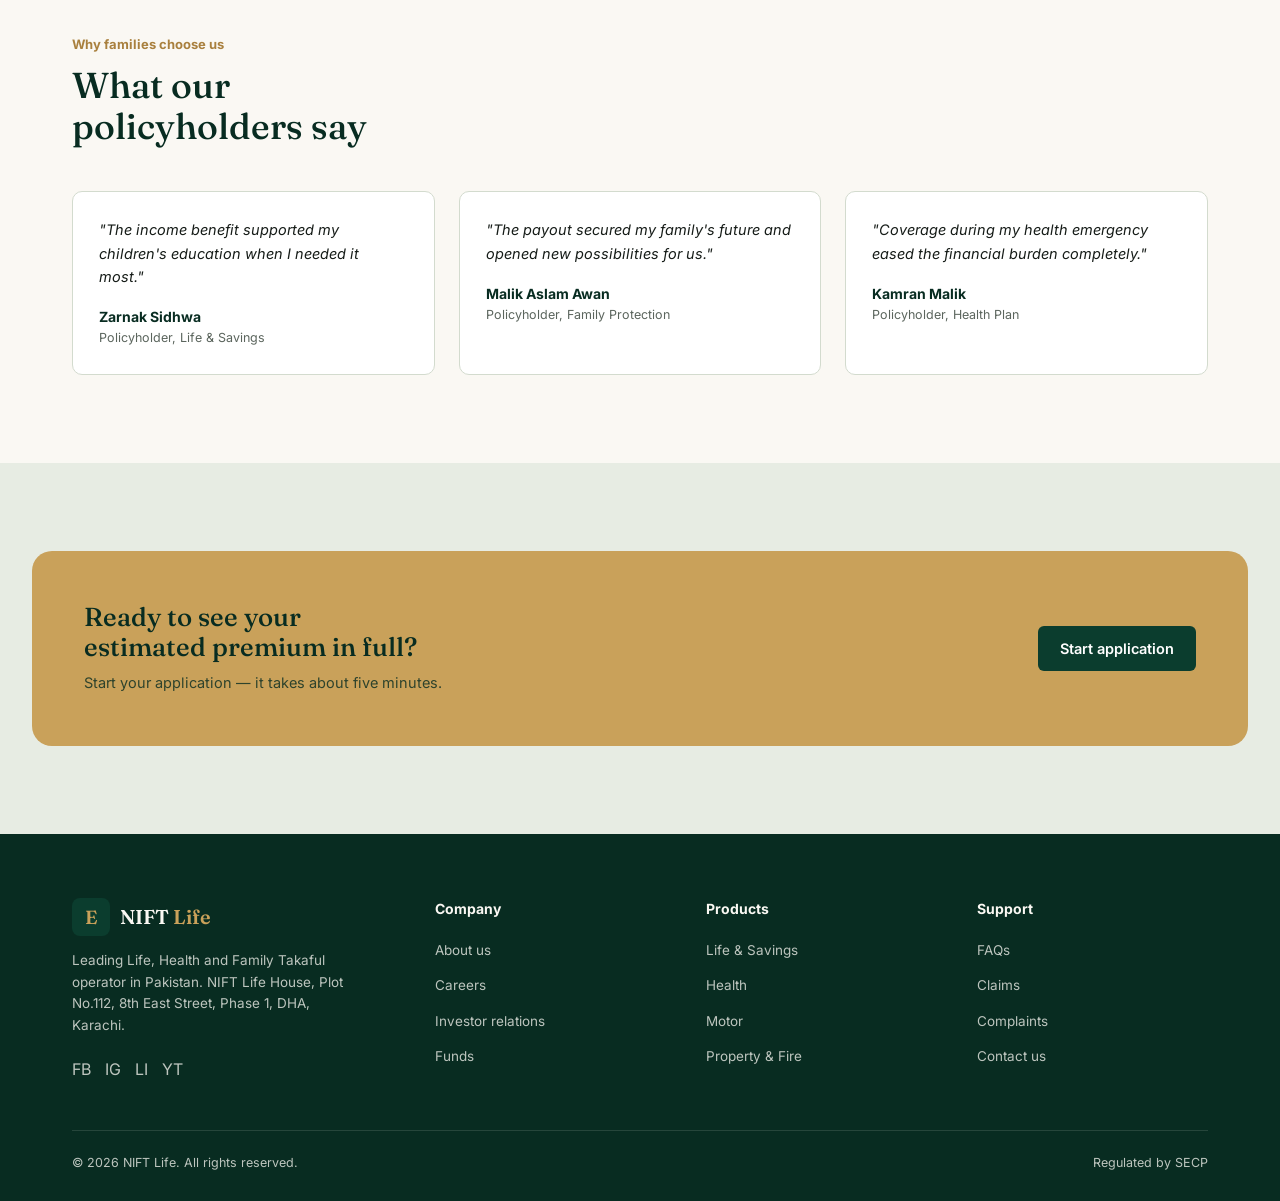
==== commit 98a06889: "Update PKI Portal" ====
--- a/index.html
+++ b/index.html
@@ -3,16 +3,16 @@
 <head>
 <meta charset="UTF-8">
 <meta name="viewport" content="width=device-width, initial-scale=1.0">
-<title>EFU Life Portal — Life, Health &amp; Savings Insurance in Pakistan</title>
-<link rel="stylesheet" href="../css/style.css">
+<title>NIFT Life Portal — Life, Health &amp; Savings Insurance in Pakistan</title>
+<link rel="stylesheet" href="./css/style.css">
 </head>
 <body>
 
 <div class="util-bar">
   <div class="wrap">
     <div class="util-left">
-      <a href="tel:+9221111338111">+92-21-111-EFU-111</a>
-      <a href="mailto:info@efulife.com">info@efulife.com</a>
+      <a href="tel:+9221111338111">+92-21-111-NIFT-111</a>
+      <a href="mailto:info@niftlife.com">info@niftlife.com</a>
     </div>
     <div class="util-right">
       <a href="#">Branch Locator</a>
@@ -25,7 +25,7 @@
   <div class="wrap">
     <a href="index.html" class="brand">
       <span class="brand-mark">E</span>
-      <span class="brand-name">EFU <span>Life</span></span>
+      <span class="brand-name">NIFT <span>Life</span></span>
     </a>
     <ul class="nav-links">
       <li><a href="index.html" class="active">Home</a></li>
@@ -111,7 +111,7 @@
     <div class="section-head reveal">
       <div>
         <span class="eyebrow">Coverage categories</span>
-        <h2>Six ways EFU protects what matters</h2>
+        <h2>Six ways NIFT protects what matters</h2>
       </div>
       <p>Individual and family plans across life, health, motor, property, liability and specialty cover.</p>
     </div>
@@ -314,9 +314,9 @@
       <div class="foot-brand">
         <a href="index.html" class="brand">
           <span class="brand-mark">E</span>
-          <span class="brand-name" style="color:var(--cream);">EFU <span style="color:var(--gold);">Life</span></span>
+          <span class="brand-name" style="color:var(--cream);">NIFT <span style="color:var(--gold);">Life</span></span>
         </a>
-        <p>Leading Life, Health and Family Takaful operator in Pakistan. EFU Life House, Plot No.112, 8th East Street, Phase 1, DHA, Karachi.</p>
+        <p>Leading Life, Health and Family Takaful operator in Pakistan. NIFT Life House, Plot No.112, 8th East Street, Phase 1, DHA, Karachi.</p>
         <div class="foot-social">
           <a href="#">FB</a><a href="#">IG</a><a href="#">LI</a><a href="#">YT</a>
         </div>
@@ -350,13 +350,13 @@
       </div>
     </div>
     <div class="foot-bottom">
-      <span>&copy; 2026 EFU Life. All rights reserved.</span>
+      <span>&copy; 2026 NIFT Life. All rights reserved.</span>
       <span>Regulated by SECP</span>
     </div>
   </div>
 </footer>
 
-<script src="../js/main.js"></script>
-<script src="../js/calculator.js"></script>
+<script src="./js/main.js"></script>
+<script src="./js/calculator.js"></script>
 </body>
 </html>
--- a/css/style.css
+++ b/css/style.css
@@ -1,4 +1,4 @@
-/* ================= EFU Portal — Design System ================= */
+/* ================= NIFT Portal — Design System ================= */
 @import url('https://fonts.googleapis.com/css2?family=Fraunces:opsz,wght@9..144,400;9..144,500;9..144,600;9..144,700&family=Inter:wght@400;500;600;700&display=swap');
 
 :root{
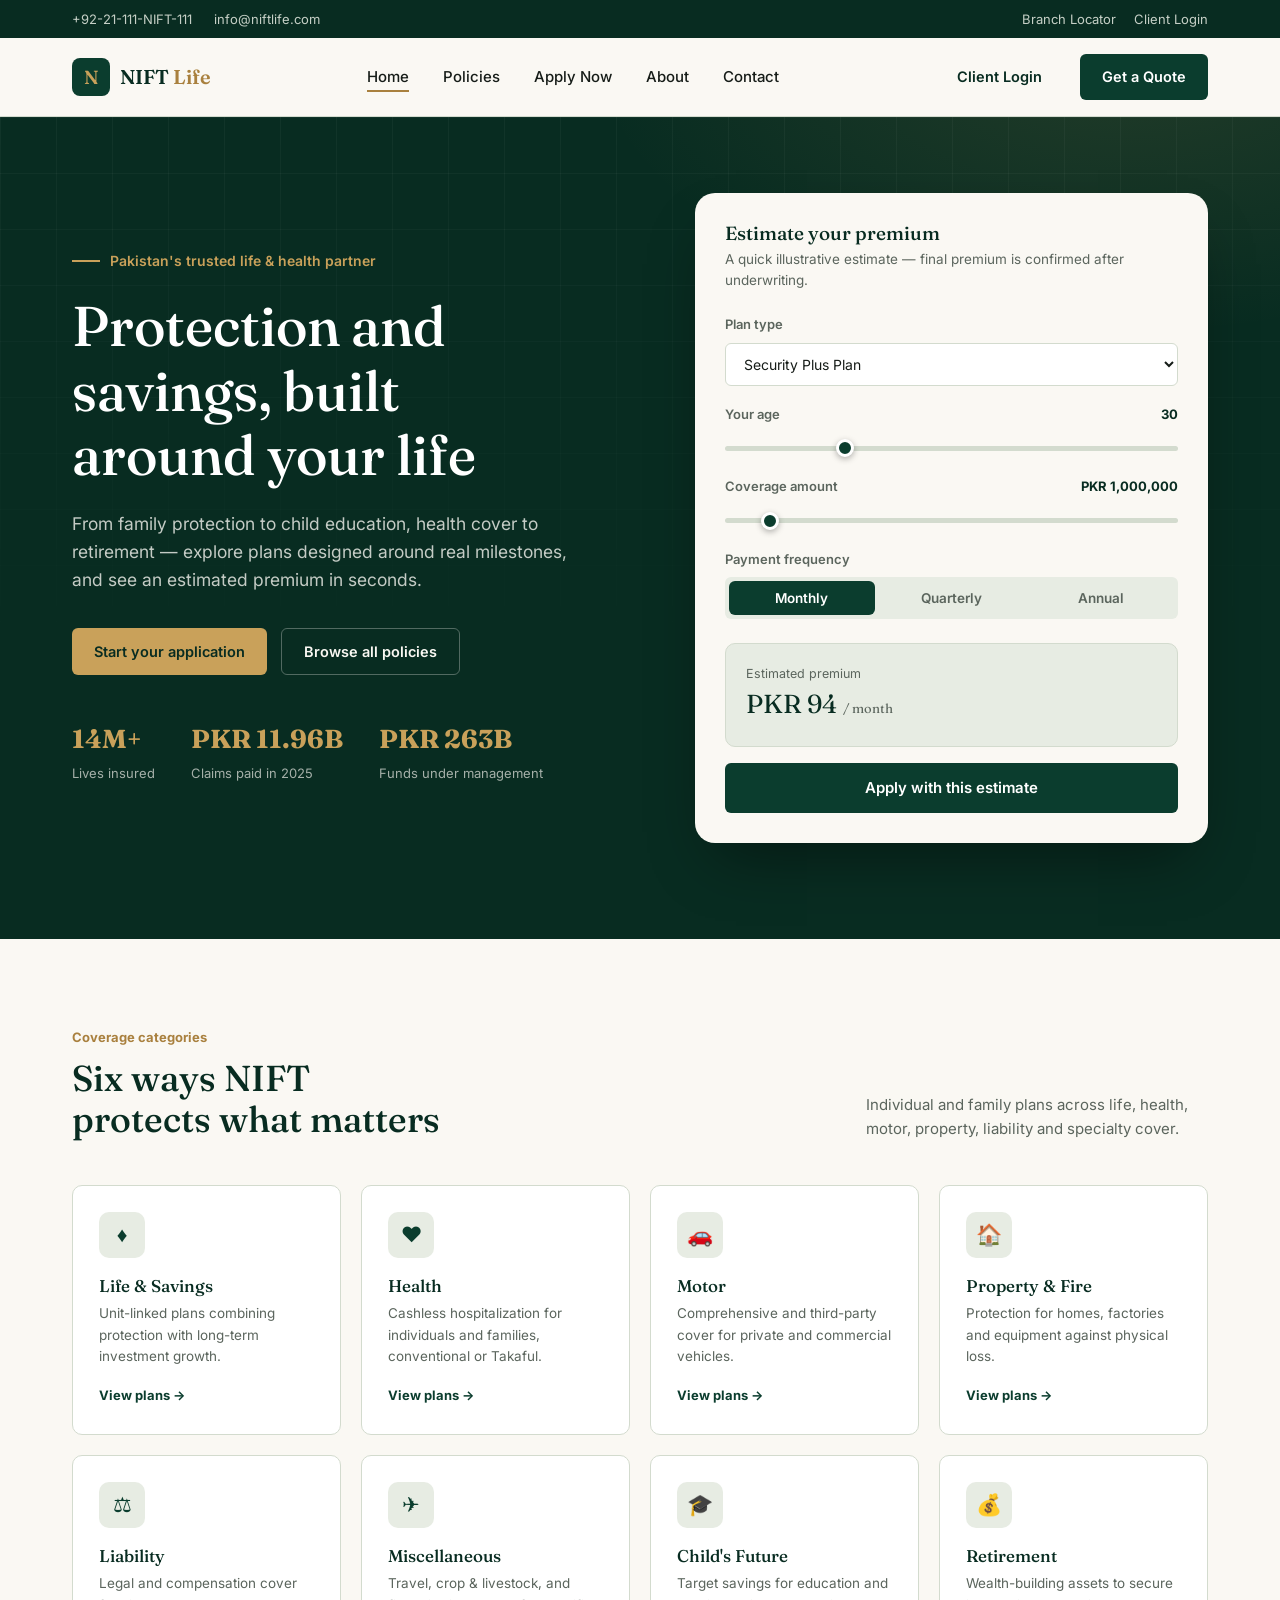
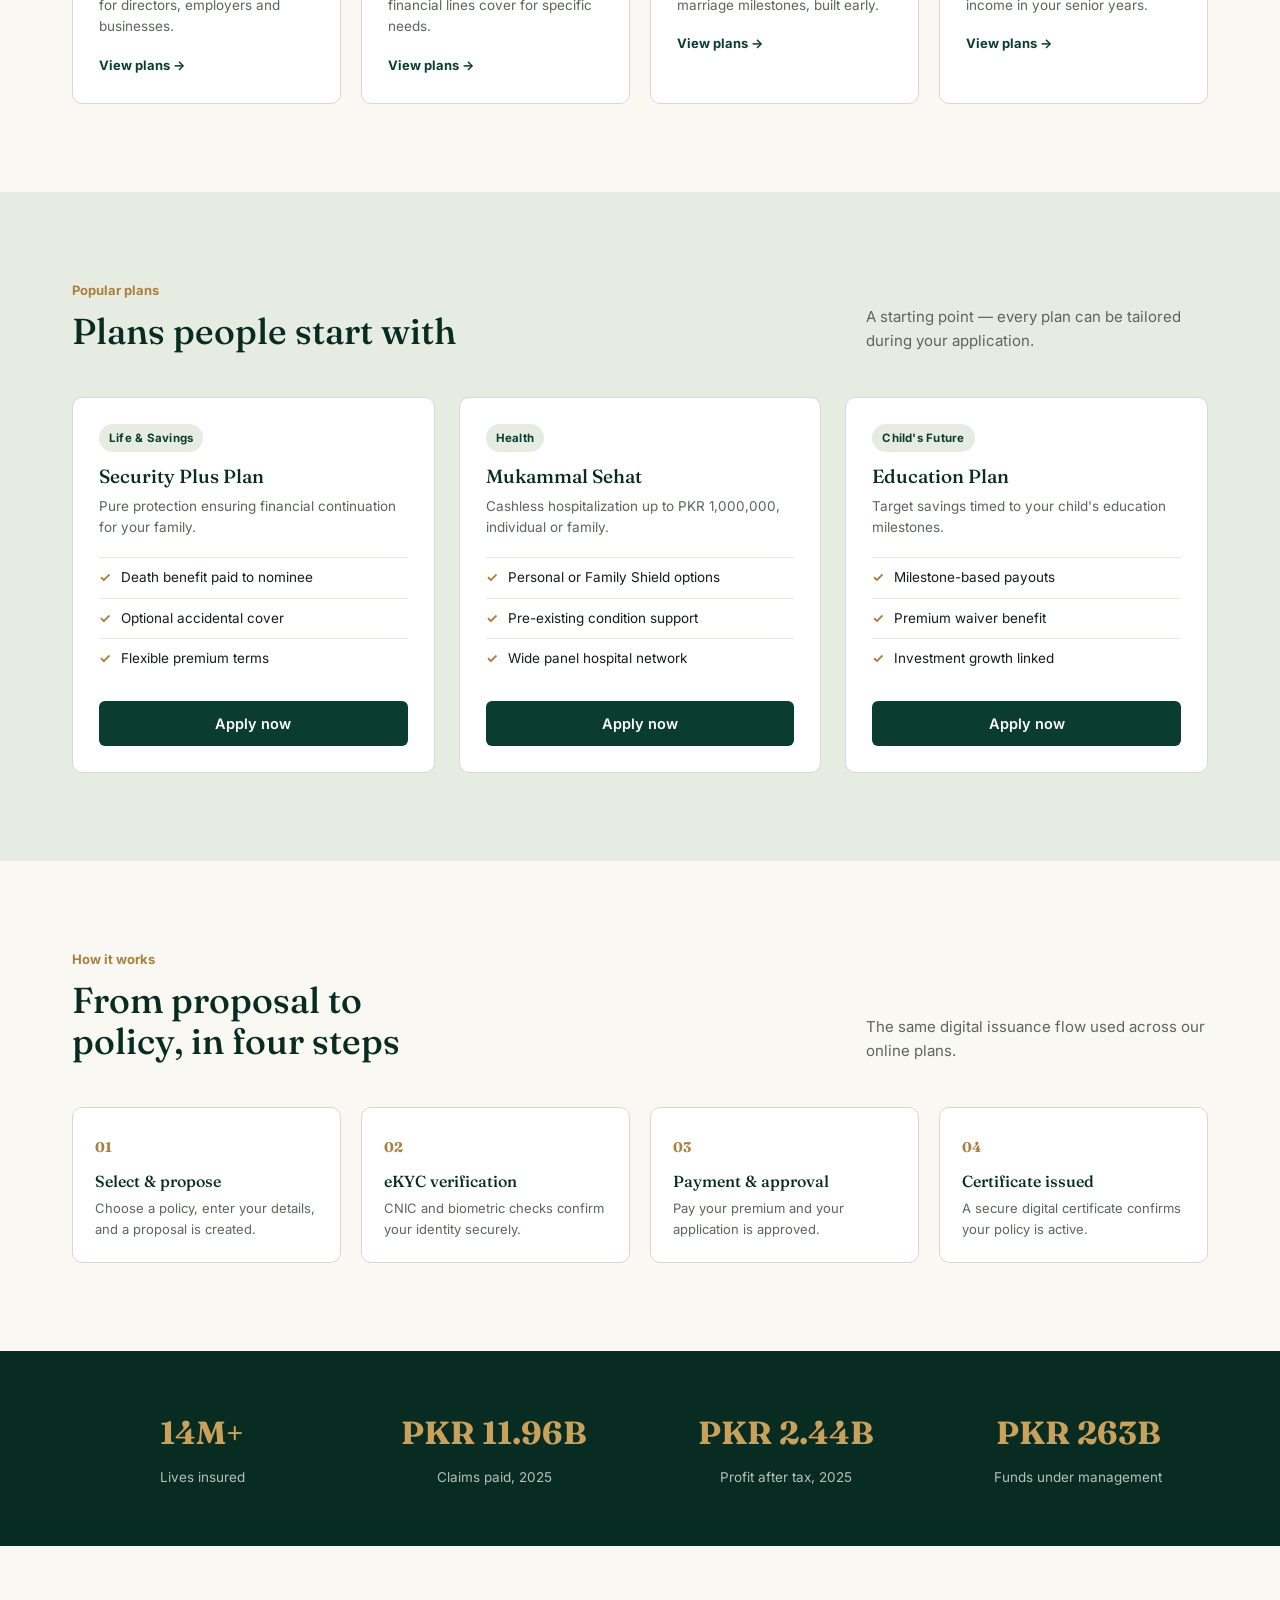
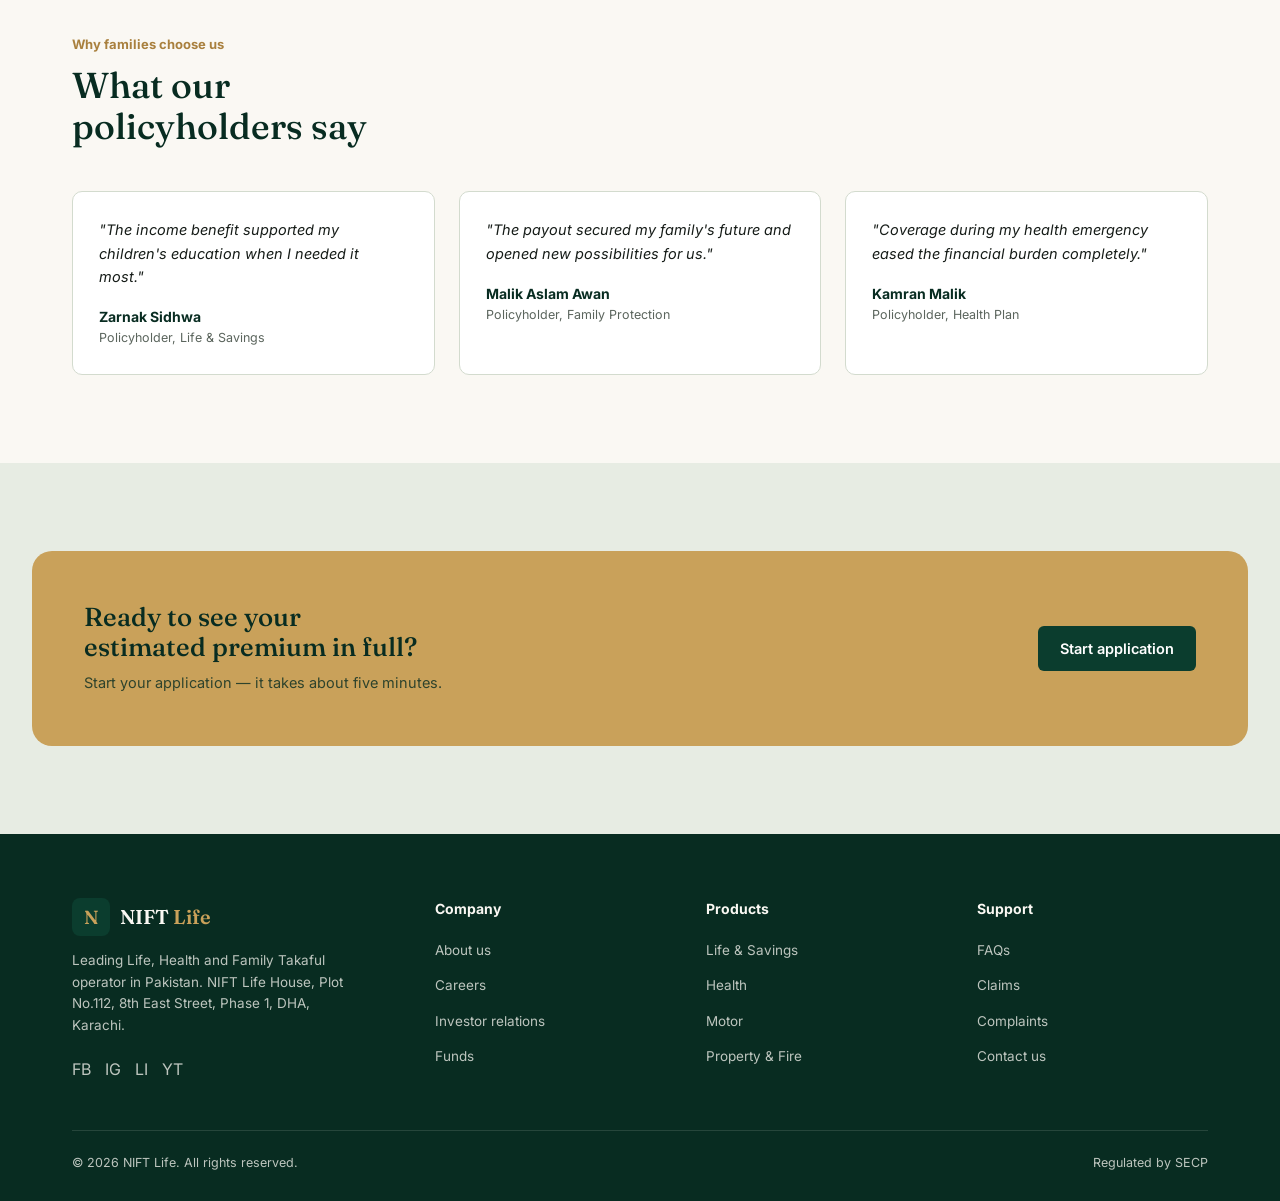
==== commit 940635da: ""Logo Name Changes"" ====
--- a/index.html
+++ b/index.html
@@ -24,7 +24,7 @@
 <nav class="nav">
   <div class="wrap">
     <a href="index.html" class="brand">
-      <span class="brand-mark">E</span>
+      <span class="brand-mark">N</span>
       <span class="brand-name">NIFT <span>Life</span></span>
     </a>
     <ul class="nav-links">
@@ -313,7 +313,7 @@
     <div class="foot-grid">
       <div class="foot-brand">
         <a href="index.html" class="brand">
-          <span class="brand-mark">E</span>
+          <span class="brand-mark">N</span>
           <span class="brand-name" style="color:var(--cream);">NIFT <span style="color:var(--gold);">Life</span></span>
         </a>
         <p>Leading Life, Health and Family Takaful operator in Pakistan. NIFT Life House, Plot No.112, 8th East Street, Phase 1, DHA, Karachi.</p>
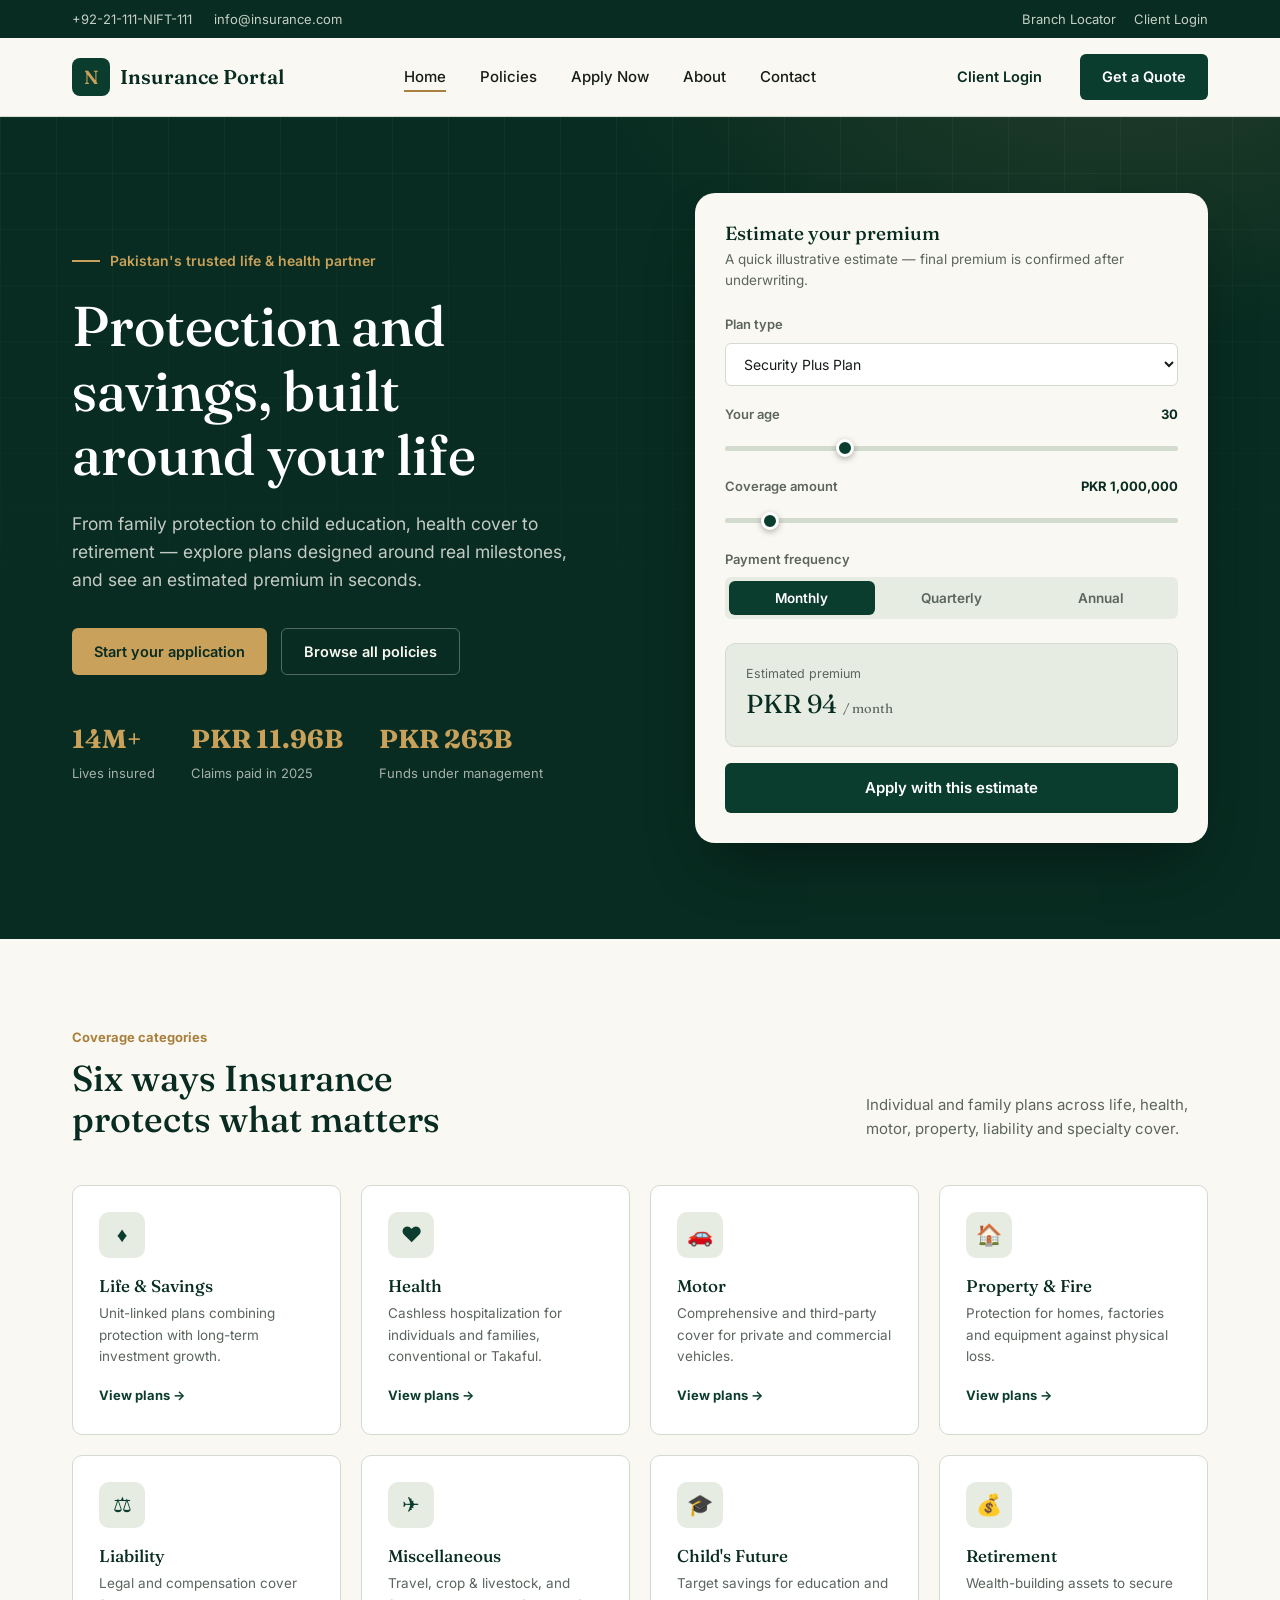
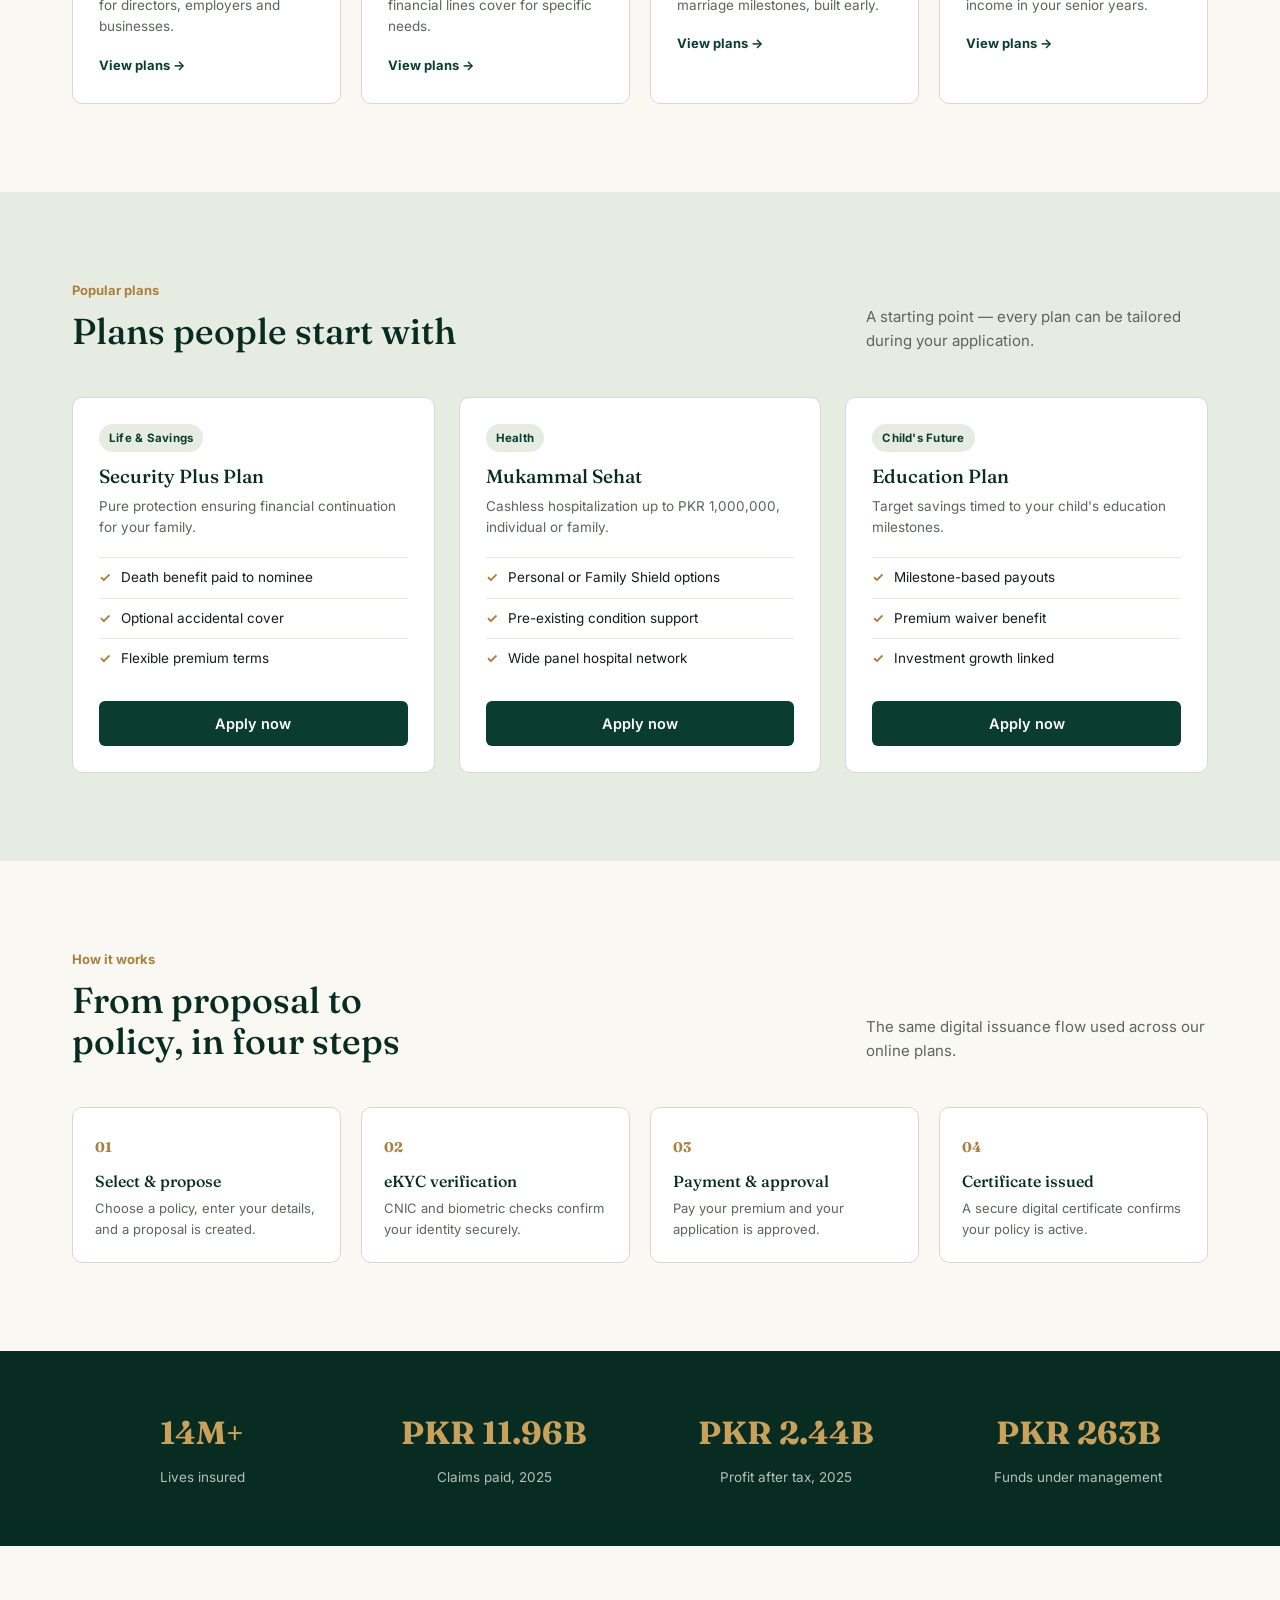
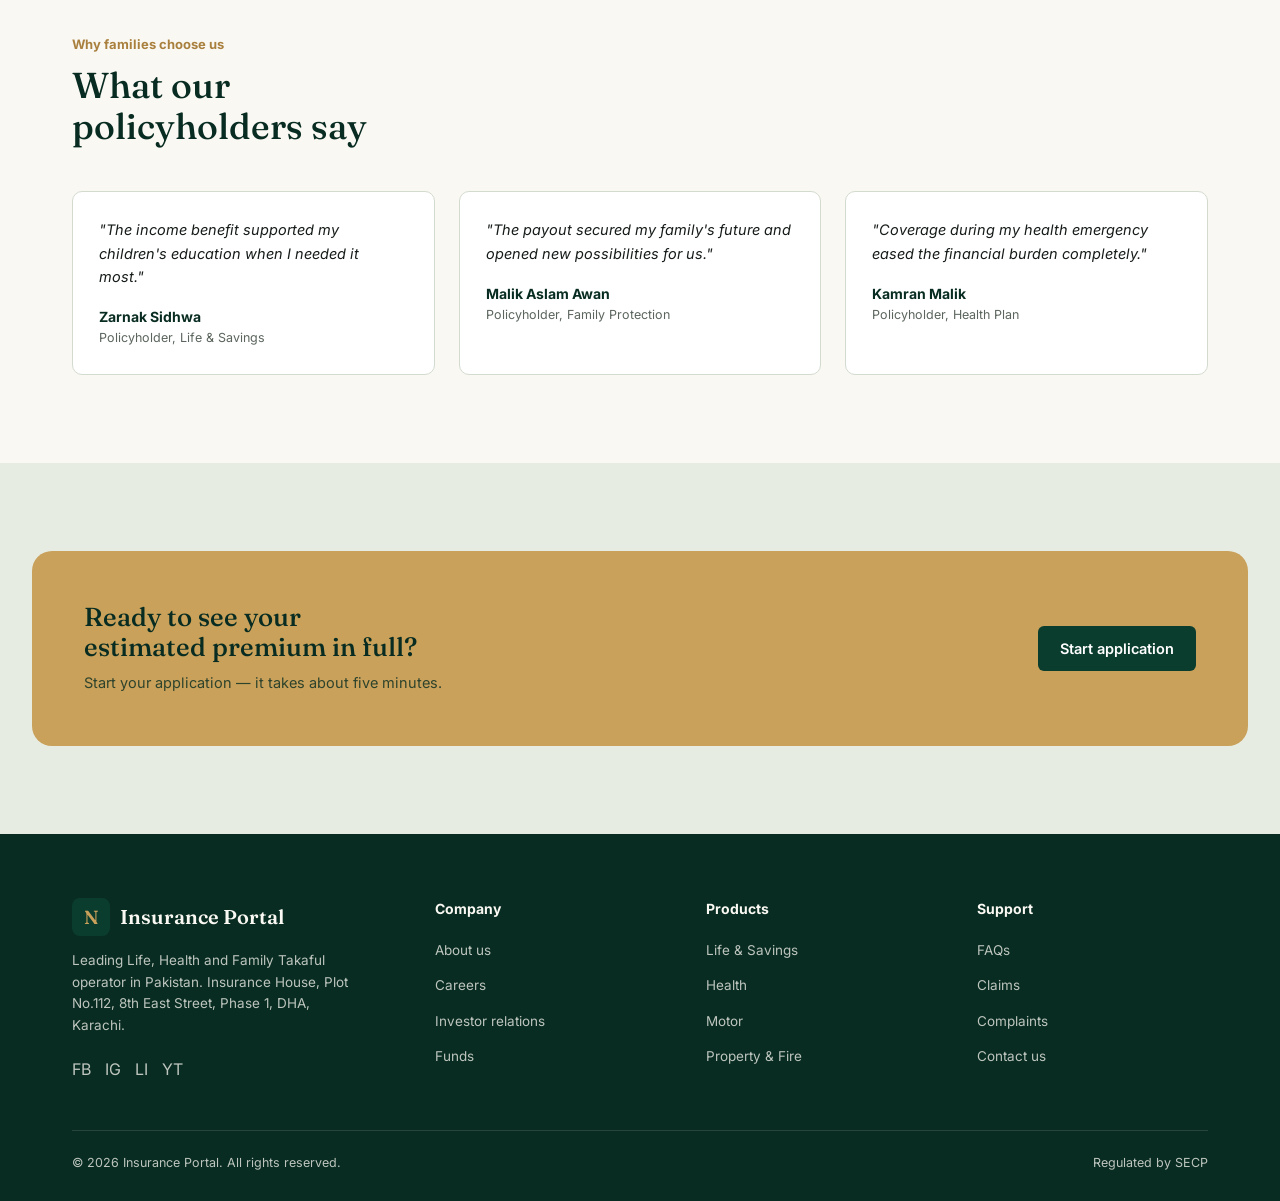
==== commit 4a8f1889: ""Ttile Name Changes"" ====
--- a/index.html
+++ b/index.html
@@ -3,7 +3,7 @@
 <head>
 <meta charset="UTF-8">
 <meta name="viewport" content="width=device-width, initial-scale=1.0">
-<title>NIFT Life Portal — Life, Health &amp; Savings Insurance in Pakistan</title>
+<title>Insurance Portal — Life, Health &amp; Savings Insurance in Pakistan</title>
 <link rel="stylesheet" href="./css/style.css">
 </head>
 <body>
@@ -12,7 +12,7 @@
   <div class="wrap">
     <div class="util-left">
       <a href="tel:+9221111338111">+92-21-111-NIFT-111</a>
-      <a href="mailto:info@niftlife.com">info@niftlife.com</a>
+      <a href="mailto:info@insurance.com">info@insurance.com</a>
     </div>
     <div class="util-right">
       <a href="#">Branch Locator</a>
@@ -25,7 +25,7 @@
   <div class="wrap">
     <a href="index.html" class="brand">
       <span class="brand-mark">N</span>
-      <span class="brand-name">NIFT <span>Life</span></span>
+      <span class="brand-name">Insurance Portal</span>
     </a>
     <ul class="nav-links">
       <li><a href="index.html" class="active">Home</a></li>
@@ -49,7 +49,7 @@
       <h1>Protection and savings, built around your life</h1>
       <p class="hero-sub">From family protection to child education, health cover to retirement — explore plans designed around real milestones, and see an estimated premium in seconds.</p>
       <div class="hero-actions">
-        <a href="apply.html" class="btn btn-gold">Start your application</a>
+        <a href="apply.html" id="start-application-link" class="btn btn-gold">Start your application</a>
         <a href="policies.html" class="btn" style="color:var(--cream);border:1px solid rgba(250,248,243,.3);padding:11px 22px;border-radius:6px;">Browse all policies</a>
       </div>
       <div class="hero-stats">
@@ -111,7 +111,7 @@
     <div class="section-head reveal">
       <div>
         <span class="eyebrow">Coverage categories</span>
-        <h2>Six ways NIFT protects what matters</h2>
+        <h2>Six ways Insurance protects what matters</h2>
       </div>
       <p>Individual and family plans across life, health, motor, property, liability and specialty cover.</p>
     </div>
@@ -304,7 +304,7 @@
       <h3>Ready to see your estimated premium in full?</h3>
       <p>Start your application — it takes about five minutes.</p>
     </div>
-    <a href="apply.html" class="btn btn-primary">Start application</a>
+    <a href="apply.html" id="contact-application-link" class="btn btn-primary">Start application</a>
   </div>
 </section>
 
@@ -314,9 +314,9 @@
       <div class="foot-brand">
         <a href="index.html" class="brand">
           <span class="brand-mark">N</span>
-          <span class="brand-name" style="color:var(--cream);">NIFT <span style="color:var(--gold);">Life</span></span>
+          <span class="brand-name" style="color:var(--cream);">Insurance Portal</span>
         </a>
-        <p>Leading Life, Health and Family Takaful operator in Pakistan. NIFT Life House, Plot No.112, 8th East Street, Phase 1, DHA, Karachi.</p>
+        <p>Leading Life, Health and Family Takaful operator in Pakistan. Insurance House, Plot No.112, 8th East Street, Phase 1, DHA, Karachi.</p>
         <div class="foot-social">
           <a href="#">FB</a><a href="#">IG</a><a href="#">LI</a><a href="#">YT</a>
         </div>
@@ -350,7 +350,7 @@
       </div>
     </div>
     <div class="foot-bottom">
-      <span>&copy; 2026 NIFT Life. All rights reserved.</span>
+      <span>&copy; 2026 Insurance Portal. All rights reserved.</span>
       <span>Regulated by SECP</span>
     </div>
   </div>
--- a/css/style.css
+++ b/css/style.css
@@ -1,4 +1,4 @@
-/* ================= NIFT Portal — Design System ================= */
+/* ================= Insurance Portal — Design System ================= */
 @import url('https://fonts.googleapis.com/css2?family=Fraunces:opsz,wght@9..144,400;9..144,500;9..144,600;9..144,700&family=Inter:wght@400;500;600;700&display=swap');
 
 :root{
